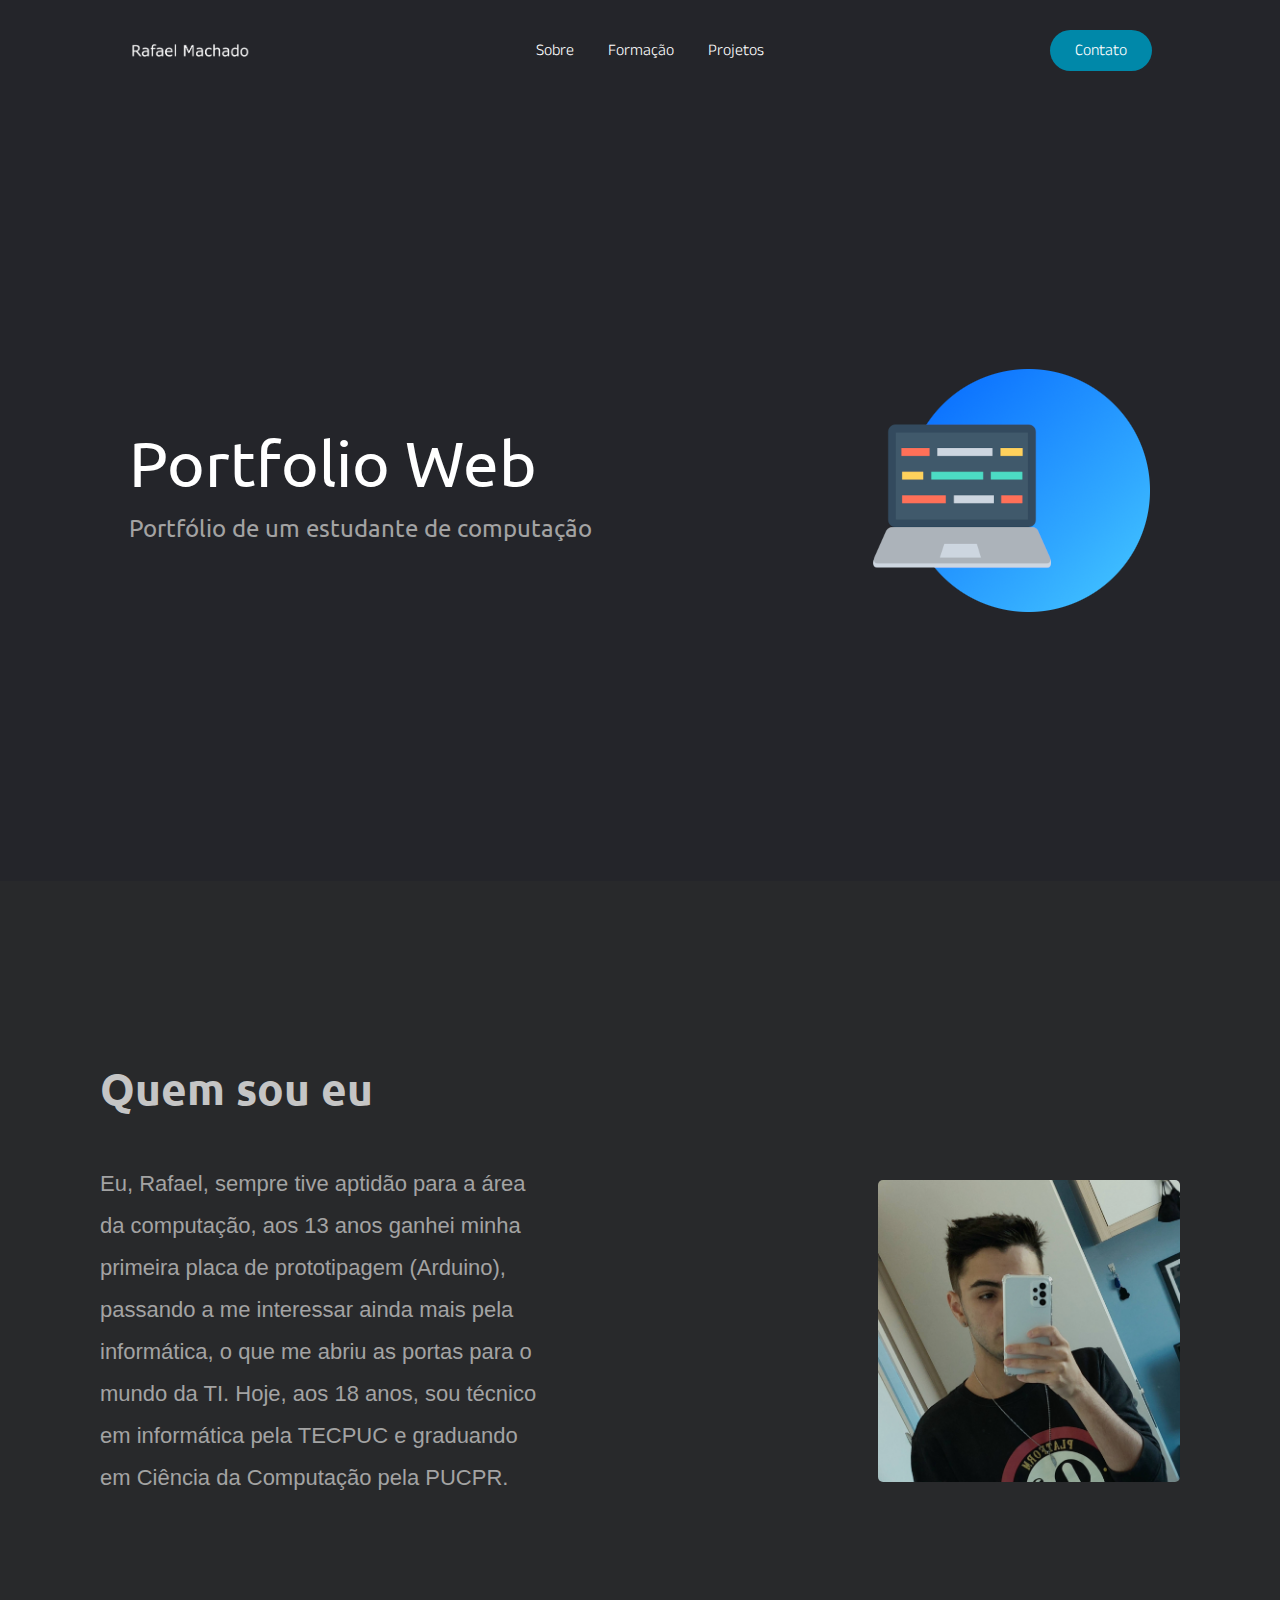
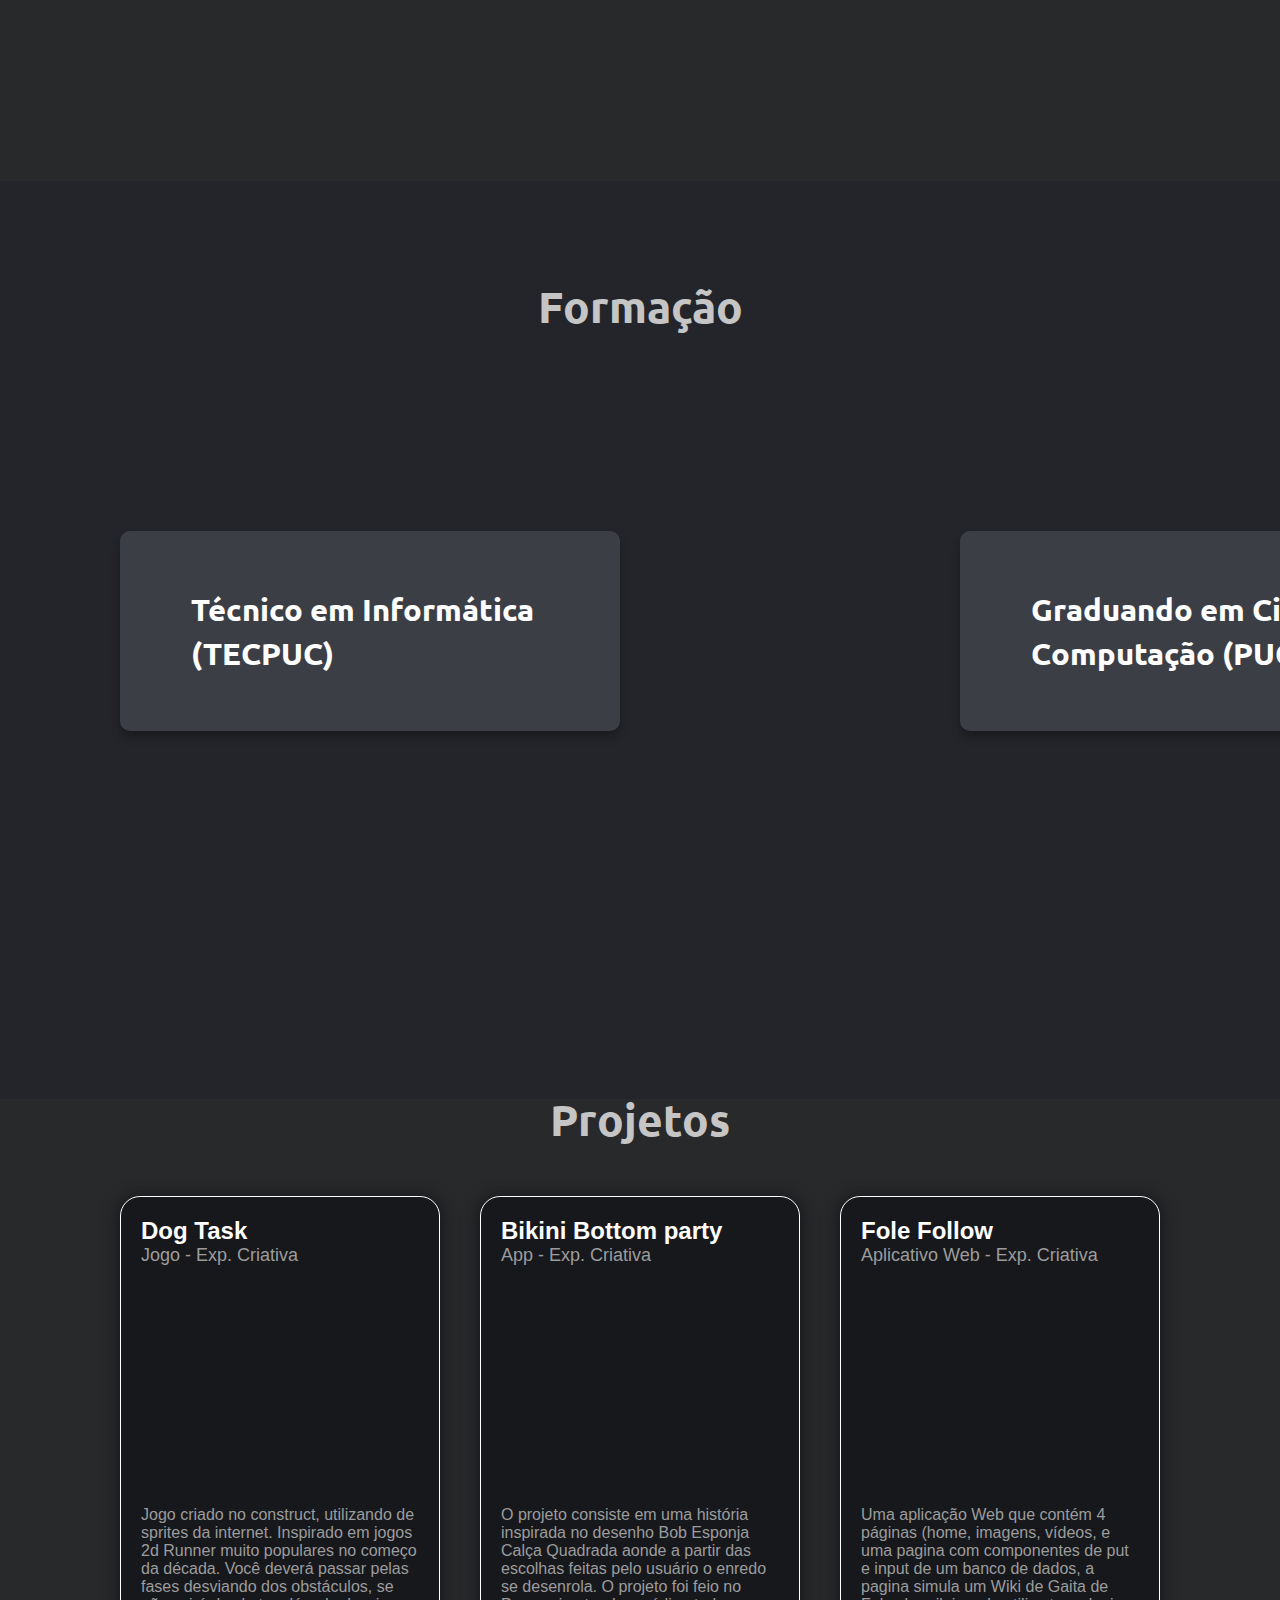
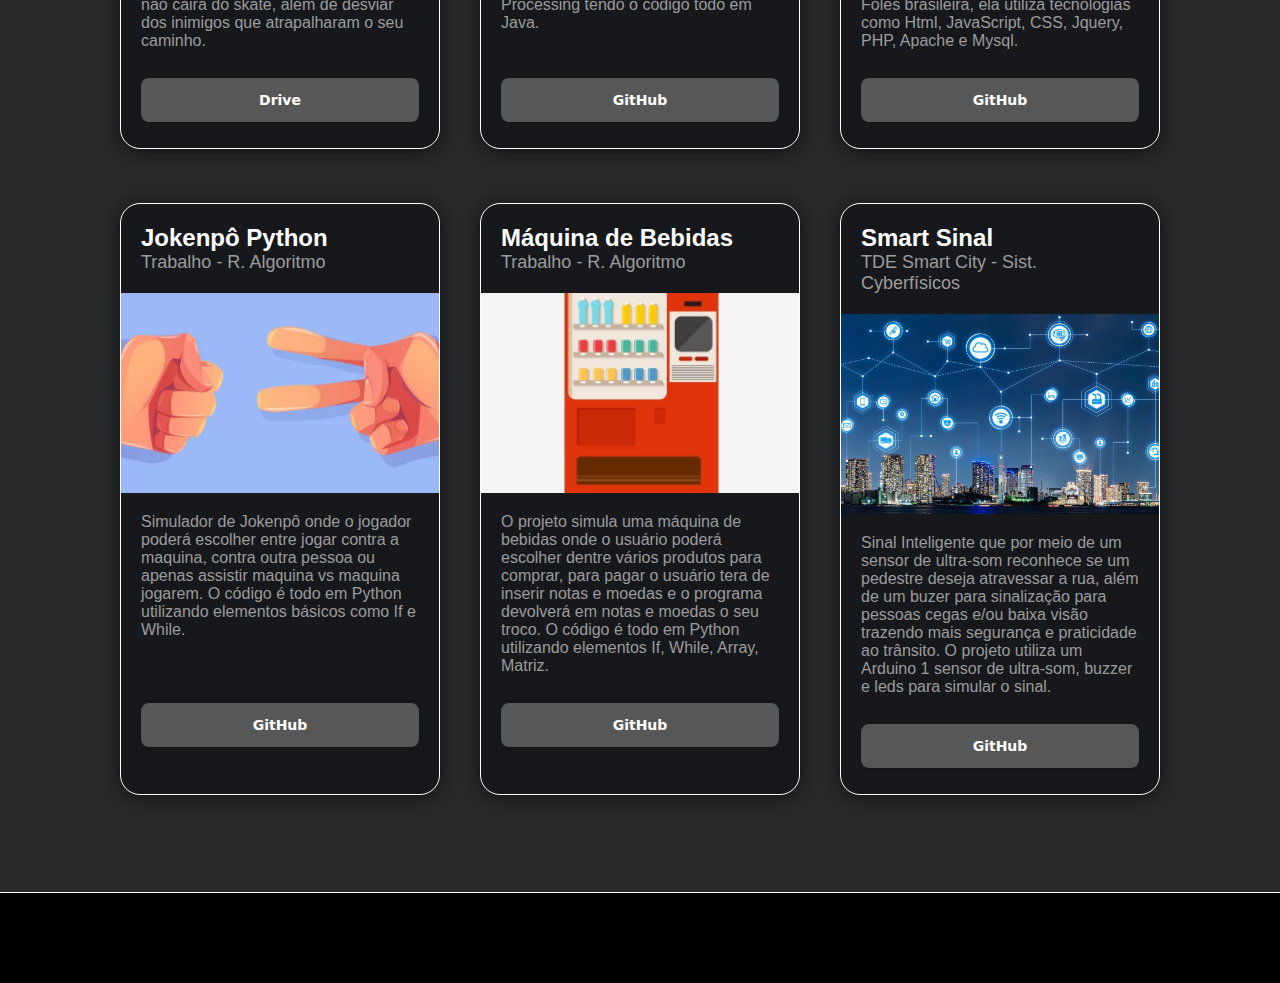
==== 1º Período/Exp. Criativa/PortfolioWeb/index.html @ 99e9815c "Organizando 1º Semestre" ====
<!DOCTYPE html>
<html lang="pt-BR">
<head>
    <meta charset="UTF-8">
    <meta http-equiv="X-UA-Compatible" content="IE=edge">
    <meta name="viewport" content="width=device-width, initial-scale=1.0">
    <link rel="stylesheet" href="style.css">
    <link rel="preconnect" href="https://fonts.googleapis.com">
    <link rel="preconnect" href="https://fonts.gstatic.com" crossorigin>
    <link href="https://fonts.googleapis.com/css2?family=Anek+Malayalam:wght@300&family=Ubuntu&display=swap" rel="stylesheet">
    <title>Rafael Leal Machado</title>
    <script src="app.js"></script>
</head>
<body>
        <header>
            <img class="logo" src="imgs/logo.png" alt="">
            <nav>
                <ul class="nav__links">
                    <li><a href="#sobre">Sobre</a></li>
                    <li><a href="#formacao">Formação</a></li>
                    <li><a href="#portifolio">Projetos</a></li>
                </ul>
            </nav>
            <a class="cta" href="https://beacons.ai/rael01"><button>Contato</button></a>
        </header>
    <main>
        <section id="home" class="container-home">
            <div class="Texto">
                <h1 class="Tt">Portfolio Web</h1>
                <h2 class="St">Portfólio de um estudante de computação</h2>
            </div>
            <img class="icone"src="imgs/ico.png" alt="icone">
        </section>
        <section id="sobre" class="container-sobre">
            <div class="lap">
                <h2 class="tt2">Quem sou eu</h2>
                    <div class="QmSouEu">
                        <p class="texto">Eu, Rafael, sempre tive aptidão para a área da computação, aos 13 anos ganhei minha primeira placa de prototipagem (Arduino), passando a me interessar ainda mais pela informática, o que me abriu as portas para o mundo da TI. Hoje, aos 18 anos, sou técnico em informática pela TECPUC  e graduando em Ciência da Computação pela PUCPR.</p>
                        <img class="perfil" src="imgs/perfil.jpg" alt="perfil">
                    </div>
            </div>
        </section>
        <section class="container-formacao" id="formacao">
            <h2 class="tt3">Formação</h2>
            <div class="cards">
                <div class="cards">
                    <div class="card-1">
                       <a href="https://www.tecpuc.com.br"> <h2 class="texto1">Técnico em Informática (TECPUC)</h2> </a>
                    </div>
                    <div class="card-2">
                       <a href="https://www.pucpr.br"> <h2 class="texto1">Graduando em Ciência da Computação (PUCPR)</h2></a>
                    </div>
                </div>
            </div>
        </section>
        <section  class="projetos" id="portifolio">
            <h2 class="tt4">Projetos</h2>
            <br>
        <div class="container-portifolio">

            <div class="cartao">
                <div class="topcartao">
                    <h2 class="tt_cartao">Dog Task</h2>
                    <span class="St_cartao">Jogo - Exp. Criativa</span>
                </div>
                <div class="midia_cartao1">
                </div>
                <div class="bottomcartao">
                    <span class="texto_cartao"> Jogo criado no construct, utilizando de sprites da internet. Inspirado em jogos 2d Runner muito populares no começo da década. Você deverá passar pelas fases desviando dos obstáculos, se não cairá do skate, além de desviar dos inimigos que atrapalharam o seu caminho.</span>
                    <div class="action_cartao">
                        <a href="https://drive.google.com/file/d/1M9xiyareuHIVgokZYddOiNqhaGNXlVqX/view?usp=sharing"><button class="BTgithub"> Drive </button></a>
                    </div>
                </div>
            </div>
            <div class="cartao">
                <div class="topcartao">
                    <h2 class="tt_cartao">Bikini Bottom party</h2>
                    <span class="St_cartao">App - Exp. Criativa </span>
                </div>
                <div class="midia_cartao2">
                </div>
                <div class="bottomcartao">
                    <span class="texto_cartao"> O projeto consiste em uma história inspirada no desenho Bob Esponja Calça Quadrada aonde a partir das escolhas feitas pelo usuário o enredo se desenrola. O projeto foi feio no Processing tendo o código todo em Java.</span> <br><br>
                    <div class="action_cartao">
                        <a href="https://github.com/dev-rafaelmachado/BikiniBottomparty"><button class="BTgithub"> GitHub</button></a>
                    </div>
                </div>
            </div>
            <div class="cartao">
                <div class="topcartao">
                    <h2 class="tt_cartao">Fole Follow</h2>
                    <span class="St_cartao">Aplicativo Web - Exp. Criativa</span>
                </div>
                <div class="midia_cartao3">
                </div>
                <div class="bottomcartao">
                    <span class="texto_cartao"> Uma aplicação Web que contém 4 páginas (home, imagens, vídeos, e uma pagina com componentes de put e input de um banco de dados, a pagina simula um Wiki de Gaita de Foles brasileira, ela utiliza tecnologias como Html, JavaScript, CSS, Jquery, PHP, Apache e Mysql.</span> 
                    <div class="action_cartao">
                        <a href="https://github.com/dev-rafaelmachado/FoleFollow"><button class="BTgithub"> GitHub</button></a>
                    </div>
                </div>
            </div>
            <div class="cartao">
                <div class="topcartao">
                    <h2 class="tt_cartao">Jokenpô Python</h2>
                    <span class="St_cartao">Trabalho - R. Algoritmo</span>
                </div>
                <div class="midia_cartao4">
                </div>
                <div class="bottomcartao">
                    <span class="texto_cartao"> Simulador de Jokenpô onde o jogador poderá escolher entre jogar contra a maquina, contra outra pessoa ou apenas assistir maquina vs maquina jogarem. O código é todo em Python utilizando elementos básicos como If e While. </span> <br><br><br>
                    <div class="action_cartao">
                        <a href="https://github.com/dev-rafaelmachado/JokenpoPython"><button class="BTgithub"> GitHub</button></a>
                    </div>
                </div>
            </div>
            <div class="cartao">
                <div class="topcartao">
                    <h2 class="tt_cartao">Máquina de Bebidas</h2>
                    <span class="St_cartao">Trabalho - R. Algoritmo</span>
                </div>
                <div class="midia_cartao5">
                </div>
                <div class="bottomcartao">
                    <span class="texto_cartao"> O projeto simula uma máquina de bebidas onde o usuário poderá escolher dentre vários produtos para comprar, para pagar o usuário tera de inserir notas e moedas e o programa devolverá em notas e moedas o seu troco. O código é todo em Python utilizando elementos  If, While, Array, Matriz.
                    </span>
                    <div class="action_cartao">
                        <a href="https://github.com/dev-rafaelmachado/MaquinaDeBebidas"><button class="BTgithub">GitHub</button></a>
                    </div>
                </div>
            </div>
            <div class="cartao">
                <div class="topcartao">
                    <h2 class="tt_cartao">Smart Sinal</h2>
                    <span class="St_cartao">TDE Smart City - Sist. Cyberfísicos</span>
                </div>
                <div class="midia_cartao6">
                </div>
                <div class="bottomcartao">
                    <span class="texto_cartao"> Sinal Inteligente que por meio de um sensor de ultra-som reconhece se um pedestre deseja atravessar a rua, além de um buzer para sinalização para pessoas cegas e/ou baixa visão trazendo mais segurança e praticidade ao trânsito. O projeto utiliza um Arduino 1 sensor de ultra-som, buzzer e leds para simular o sinal. </span>
                    <div class="action_cartao">
                        <a href="https://github.com/dev-rafaelmachado/SmartSinal"><button class="BTgithub"> GitHub</button></a>
                    </div>
                </div>
            </div>
        </div>
        </section>
    </main>
    <footer>

    </footer>
</body>
</html>
---- 1º Período/Exp. Criativa/PortfolioWeb/style.css ----
*{
    margin: 0;
    padding: 0;
    box-sizing: border-box;
    
    
}
body{
    background: #24252a;
}

html {
    scroll-behavior: smooth;
  }

body::-webkit-scrollbar {
    width: 4px;               /* width of the entire scrollbar */
  }
  

  
  body::-webkit-scrollbar-thumb {
    background-color: rgb(66, 66, 70);    /* color of the scroll thumb */
         /* roundness of the scroll thumb */
     /* creates padding around scroll thumb */
  }

li, a, button{
    font-family: 'Anek Malayalam', sans-serif;
    font-weight: 300;
    font-size: 16px;
    color: white;
    text-decoration: none;
    
}

header{

    width: 100%;
    background-color:#24252a;
    display: flex;
    justify-content: space-between;
    align-items: center;
    padding: 30px 10%;
}

.logo{
    cursor: pointer;
    height: 15%;
    width: 12%;
}

.nav__links{
    list-style:none;
}

.nav__links li { 
    display: inline-block;
    padding: 0px 15px;
}

.nav__links li a{
    transition: all 0.3s ease 0s;
}

.nav__links li a:hover{
    color: #0088a9;
}

button{
    padding: 9px 25px;
    background-color: rgba(0, 136, 169, 1);
    border: none;
    border-radius: 50px;
    cursor: pointer;
    transition: all 0.3s ease 0s;
}

button:hover{
    background-color: rgba(0, 136, 169, 0.8);;
}

main{
    
    border-bottom: 0.2px solid white;
}
.container-home{
    background: #24252a;
    display: flex;
    align-items: center;
    justify-content: space-around;
    height: 85vh;
    margin-bottom: 15px;
}

.Texto{
    display: flex;
    flex-direction: column;
    gap: 12px;
}

.Tt{
    font-family: 'Ubuntu', sans-serif;
    font-weight: 400;
    font-size: 64px;
    color: white;
}
.St{
    font-family: 'Ubuntu';
    font-style: normal;
    font-weight: 400;
    font-size: 24px;
    line-height: 32px;
    color: #A3A3A3;
}

.perfil{
    height: 28%;
    width: 28%;
    border-radius: 5px;
}

.container-sobre{
    background: #28292b;
    padding: 100px;
    display: flex;
    align-items: center;
    justify-content: space-around;
    height: 100vh;

}

.QmSouEu{
    display: flex;
    align-items: center;
    gap: 337px;
    
}

.tt2{
    margin-top: -100px;
    position: absolute;
    font-family: 'Ubuntu';
    font-style: normal;
    font-weight: 700;
    font-size: 44px;
    line-height: 51px;
    color: #C5C5C5;
}

.texto{
    width: 48%;
    font-family:'Segoe UI', Tahoma, Geneva, Verdana, sans-serif;
    font-style: normal;
    font-weight: 400;
    font-size: 22px;
    line-height: 42px;
    display: flex;
    align-items: flex-end;
    color: #A3A3A3;
}
.container-formacao{
    padding: 100px;
    display: flex;
    align-content: flex-start;
    justify-content: space-around;
    height: 100vh;

}
.cards{
    display: flex;
    align-items: center;
    justify-content: space-around;
    gap: 300px;

}
.card-1{
    background: #3C3E46;
    margin: 20px;
    padding: 20px;
    width: 500px;
    min-height: 200px;
    align-items: center;
    display: flex;
    flex-wrap: wrap;
    justify-content: center;
    flex-direction: column;

    border-radius: 10px;
    box-shadow: 0px 6px 10px rgb(0 0 0 / 25%);
    transition: all 0.2s;
}
.card-2{
    background: #3C3E46;
    margin: 20px;
    padding: 20px;
    width: 500px;
    min-height: 200px;
    display: flex;
    flex-wrap: wrap;
    justify-content: center;
    flex-direction: column;

    align-items: center;
    border-radius: 10px;
    box-shadow: 0px 6px 10px rgb(0 0 0 / 25%);
    transition: all 0.2s;
}
.tt3{
    position: absolute;
    font-family: 'Ubuntu';
    font-style: normal;
    font-weight: 700;
    font-size: 44px;
    line-height: 51px;
    color: #C5C5C5;
}
.texto1{
    font-family: 'Ubuntu';
    font-style: normal;
    font-weight: 700;
    font-size: 31px;
    line-height: 44px;
    margin-left: 11%;
    color: #FFFFFF;
}

.container-portifolio{
    background: #28292b;
    padding-top: 100px;
    padding-bottom: 100px;
    padding-right: 100px;
    padding-left: 100px;
    display: grid;
    grid-template-columns: 1fr 1fr 1fr;
    row-gap: 60px;
    justify-items: center;
    align-items: center;
}

.projetos{
    display: flex;
    flex-direction: column;

}
.tt4{
    margin-top: -100px;
    position: absolute;
    align-self: center;
    margin-top: 1%;
    font-family: 'Ubuntu';
    font-style: normal;
    font-weight: 700;
    font-size: 44px;
    line-height: 51px;
    color: #C5C5C5;

}

.cartao{
    width: 320px;
    min-height: 101%;
    background-color: #17181C;
    box-shadow: 0px 2px 18px #0a0b0fcc;
    border-radius: 20px;
    color: white;
    font-family:'Segoe UI', Tahoma, Geneva, Verdana, sans-serif;
    align-self: center;
    align-items: center;
    border: 1px solid white;
}
.St_cartao{
    font-size: 18px;
    color:#9c9c9c;
}
.texto_cartao{
    font-size: 16px;
    color:#9c9c9c;
    width: 12%;
}

.midia_cartao1{
    background: url("/imgs/dogTask.png") center/cover;
    height: 200px;
    width: 100%;
}
.midia_cartao2{
    background: url("/imgs/BikiniBtParty.jpg") center/cover;
    height: 200px;
    width: 100%;
}
.midia_cartao3{
    background: url("/imgs/FoleFollow.png ") center/cover;
    height: 200px;
    width: 100%;
}
.midia_cartao4{
    background: url("imgs/PedraPapekTesoura.png")center/cover;
    height: 200px;
    width: 100%;
}
.midia_cartao5{
    background: url("imgs/maquinaDeBebidas.jpg") center/cover;
    height: 200px;
    width: 100%;
}
.midia_cartao6{
    background: url("imgs/smartcity.jpeg") center/cover;
    height: 200px;
    width: 100%;
}



.topcartao{
    padding: 20px;

}
.bottomcartao{

    padding: 20px;

}


.BTgithub{
    margin-top: 10%;
    background-color: #575757;
    border: 0;
    border-radius: .5rem;
    box-sizing: border-box;
    color: #ffffff;
    font-family: "Inter var",ui-sans-serif,system-ui,-apple-system,system-ui,"Segoe UI",Roboto,"Helvetica Neue",Arial,"Noto Sans",sans-serif,"Apple Color Emoji","Segoe UI Emoji","Segoe UI Symbol","Noto Color Emoji";
    font-size: .875rem;
    font-weight: 600;
    line-height: 1.25rem;
    padding: .75rem 1rem;
    text-align: center;
    text-decoration: none #D1D5DB solid;
    box-shadow: 0 1px 3px 0 rgba(0, 0, 0, 0.1), 0 1px 2px 0 rgba(0, 0, 0, 0.06);
    cursor: pointer;
    user-select: none;
    -webkit-user-select: none;
    touch-action: manipulation;
    width: 100%;
    
  }
  
  .BTgithub:hover {
    background-color: rgb(105, 105, 105);
  }
  
  .BTgithub:focus {
    outline: 2px solid transparent;
    outline-offset: 2px;
  }
  
  .BTgithub:focus-visible {
    box-shadow: none;
  }




footer{
    background-color: #000000;
    width: 100%;
    height: 10vh;
  }
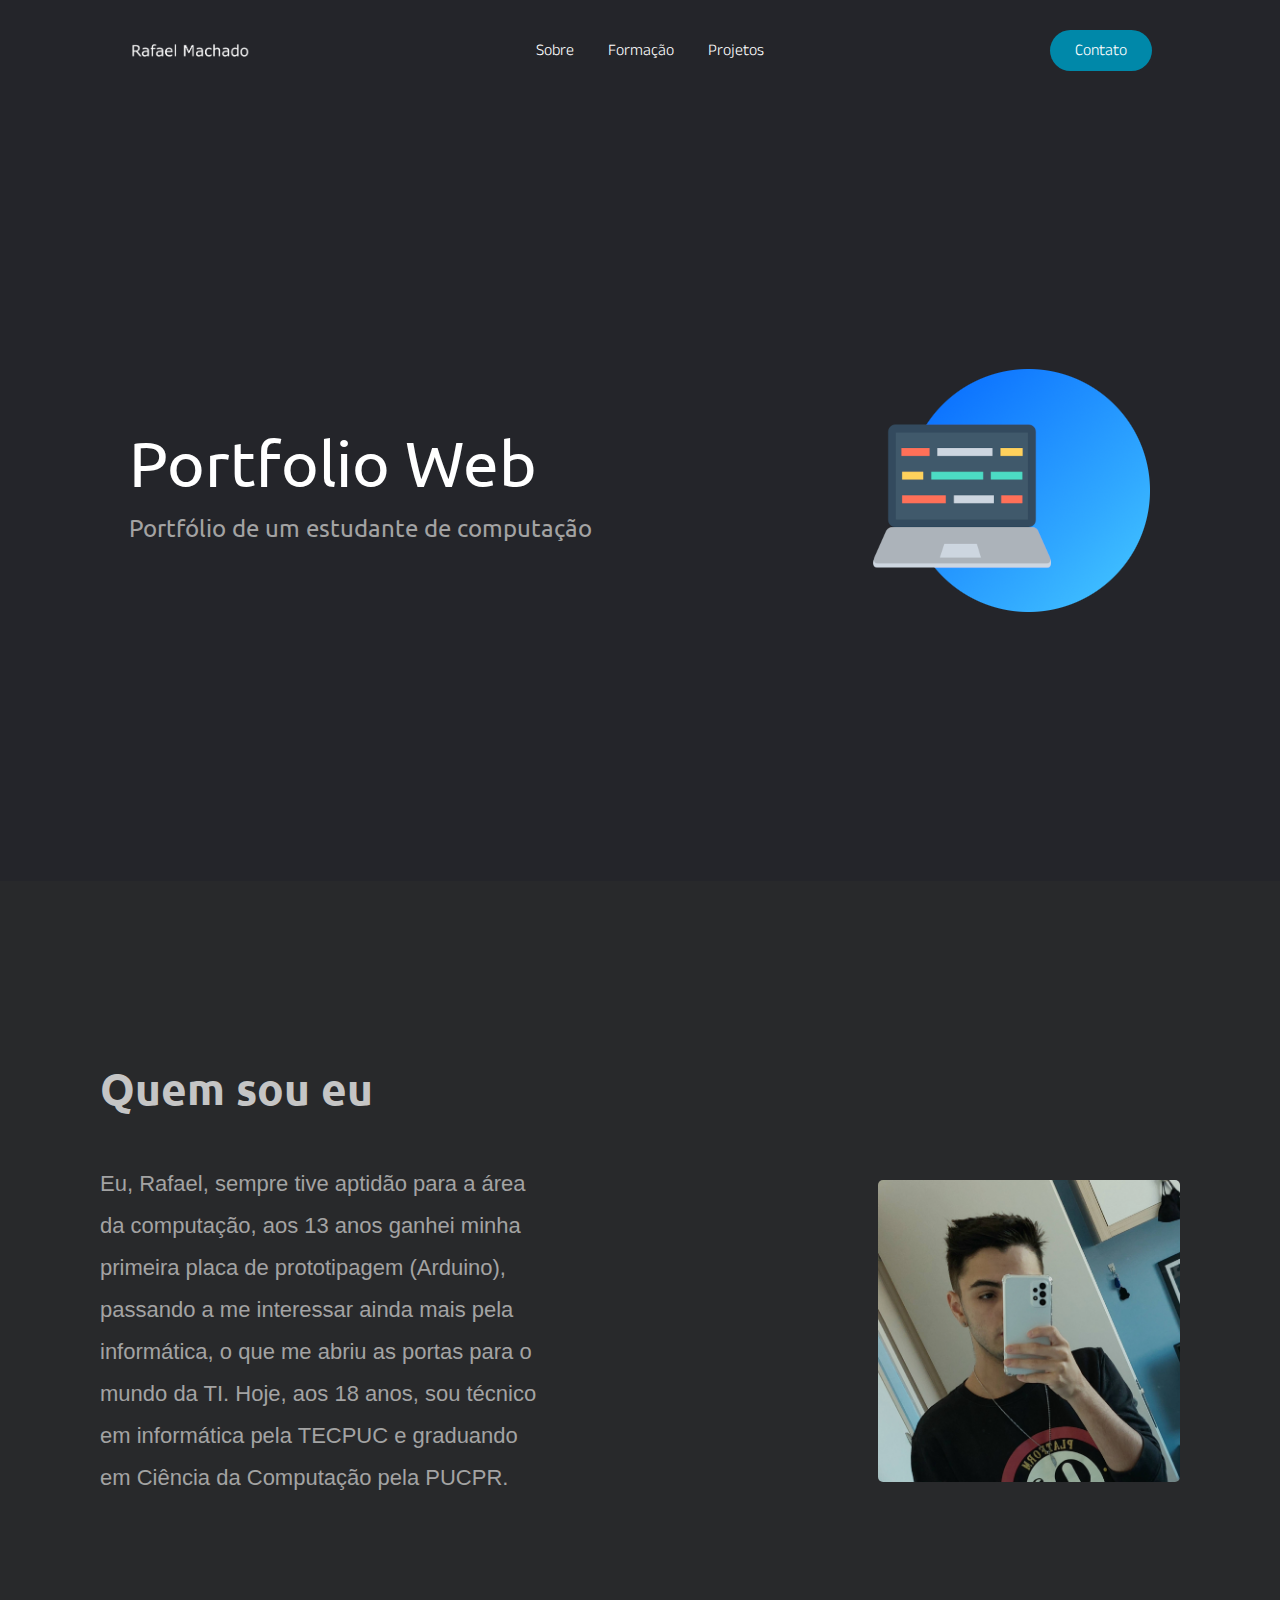
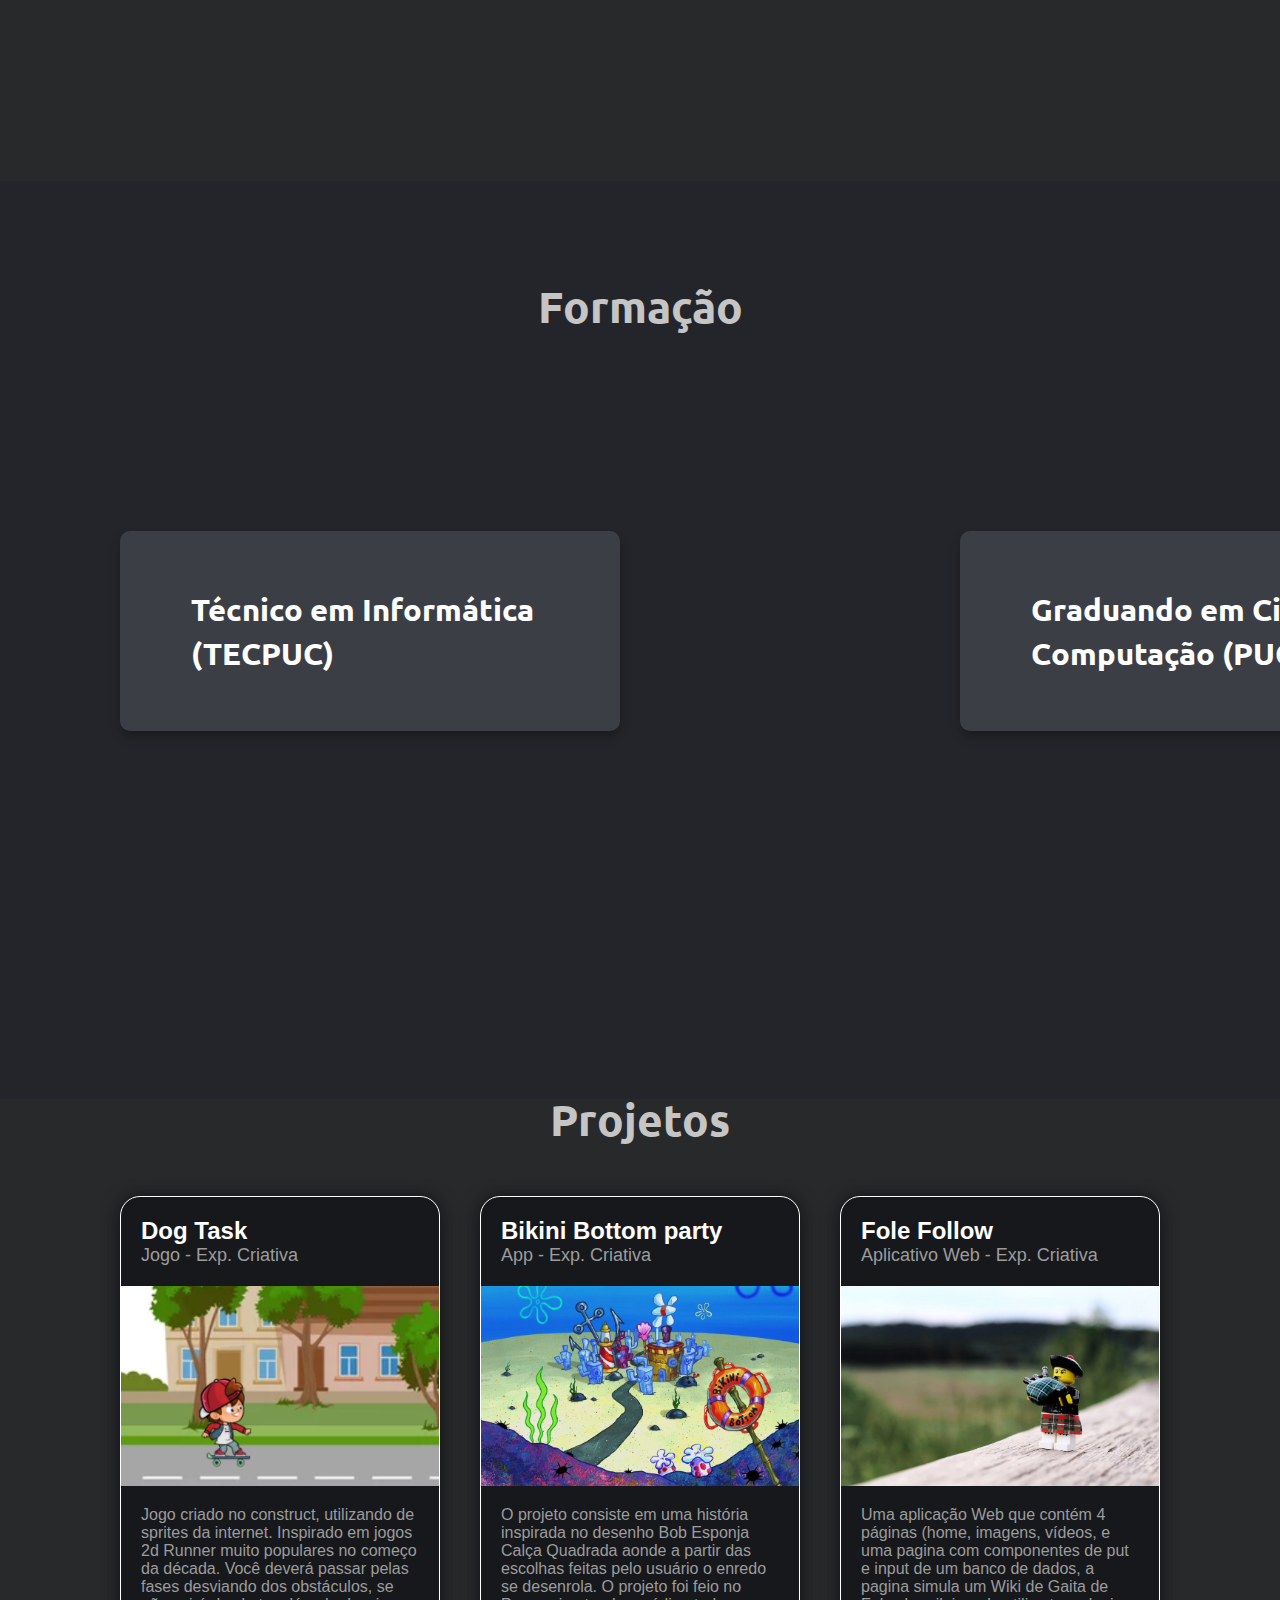
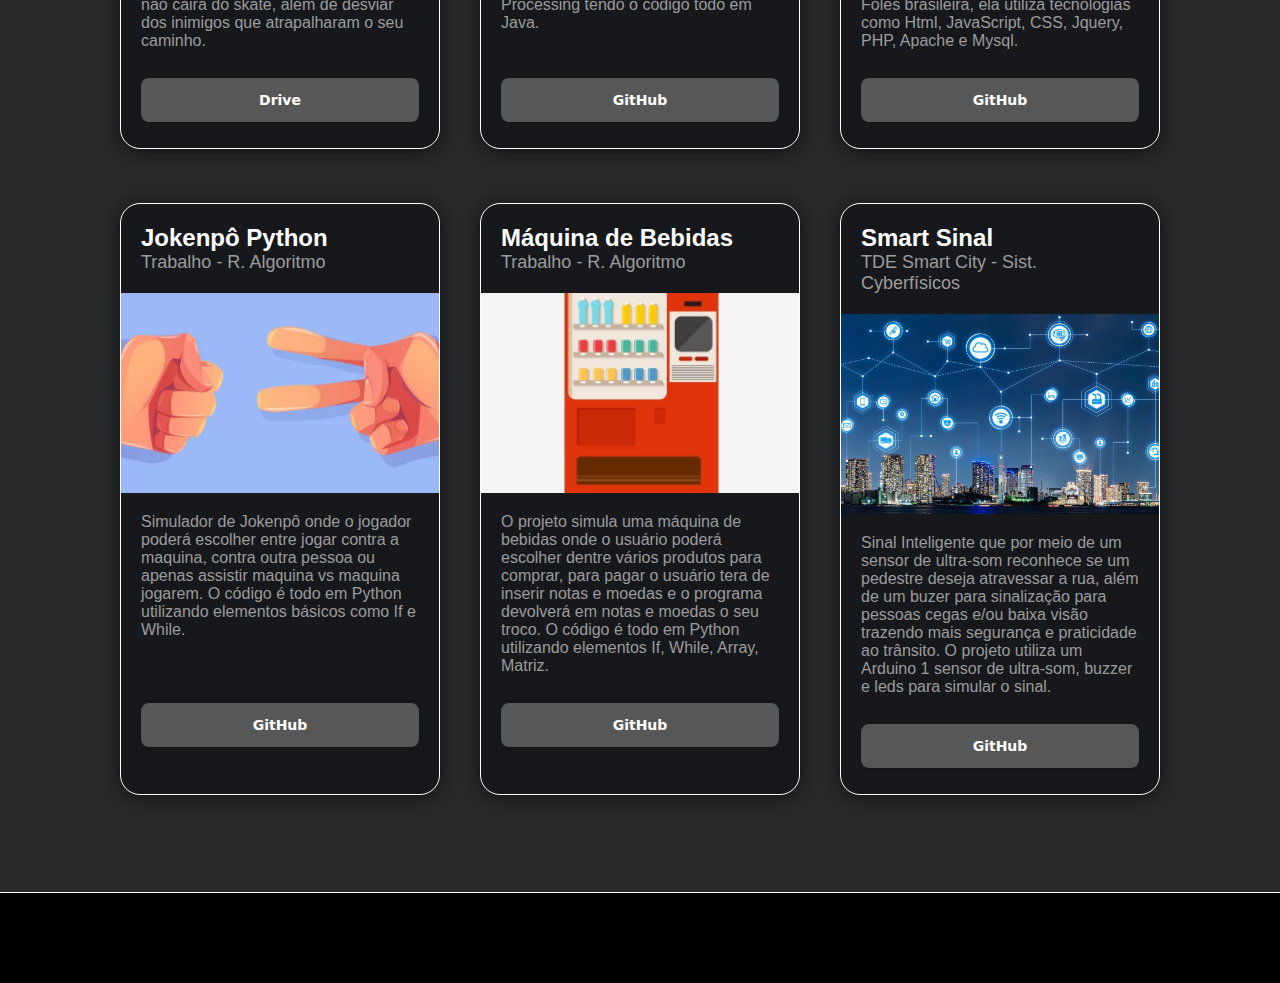
==== commit 7e7ed483: "Atualizando links do GitHub" ====
--- a/1º Período/Exp. Criativa/PortfolioWeb/index.html
+++ b/1º Período/Exp. Criativa/PortfolioWeb/index.html
@@ -125,7 +125,7 @@
                     <span class="texto_cartao"> O projeto simula uma máquina de bebidas onde o usuário poderá escolher dentre vários produtos para comprar, para pagar o usuário tera de inserir notas e moedas e o programa devolverá em notas e moedas o seu troco. O código é todo em Python utilizando elementos  If, While, Array, Matriz.
                     </span>
                     <div class="action_cartao">
-                        <a href="https://github.com/dev-rafaelmachado/MaquinaDeBebidas"><button class="BTgithub">GitHub</button></a>
+                        <a href="https://github.com/dev-rafaelmachado/BCC/tree/main/1%C2%BA%20Per%C3%ADodo/R.%20Algoritmo/MaquinaDebebidas"><button class="BTgithub">GitHub</button></a>
                     </div>
                 </div>
             </div>
@@ -139,7 +139,7 @@
                 <div class="bottomcartao">
                     <span class="texto_cartao"> Sinal Inteligente que por meio de um sensor de ultra-som reconhece se um pedestre deseja atravessar a rua, além de um buzer para sinalização para pessoas cegas e/ou baixa visão trazendo mais segurança e praticidade ao trânsito. O projeto utiliza um Arduino 1 sensor de ultra-som, buzzer e leds para simular o sinal. </span>
                     <div class="action_cartao">
-                        <a href="https://github.com/dev-rafaelmachado/SmartSinal"><button class="BTgithub"> GitHub</button></a>
+                        <a href="https://github.com/dev-rafaelmachado/BCC/tree/main/1%C2%BA%20Per%C3%ADodo/Sist.%20Cyberf%C3%ADsicos/Smart%20Sinal"><button class="BTgithub"> GitHub</button></a>
                     </div>
                 </div>
             </div>
--- a/1º Período/Exp. Criativa/PortfolioWeb/style.css
+++ b/1º Período/Exp. Criativa/PortfolioWeb/style.css
@@ -280,17 +280,17 @@
 }
 
 .midia_cartao1{
-    background: url("/imgs/dogTask.png") center/cover;
+    background: url("imgs/dogTask.png") center/cover;
     height: 200px;
     width: 100%;
 }
 .midia_cartao2{
-    background: url("/imgs/BikiniBtParty.jpg") center/cover;
+    background: url("imgs/BikiniBtParty.jpg") center/cover;
     height: 200px;
     width: 100%;
 }
 .midia_cartao3{
-    background: url("/imgs/FoleFollow.png ") center/cover;
+    background: url("imgs/FoleFollow.png ") center/cover;
     height: 200px;
     width: 100%;
 }
